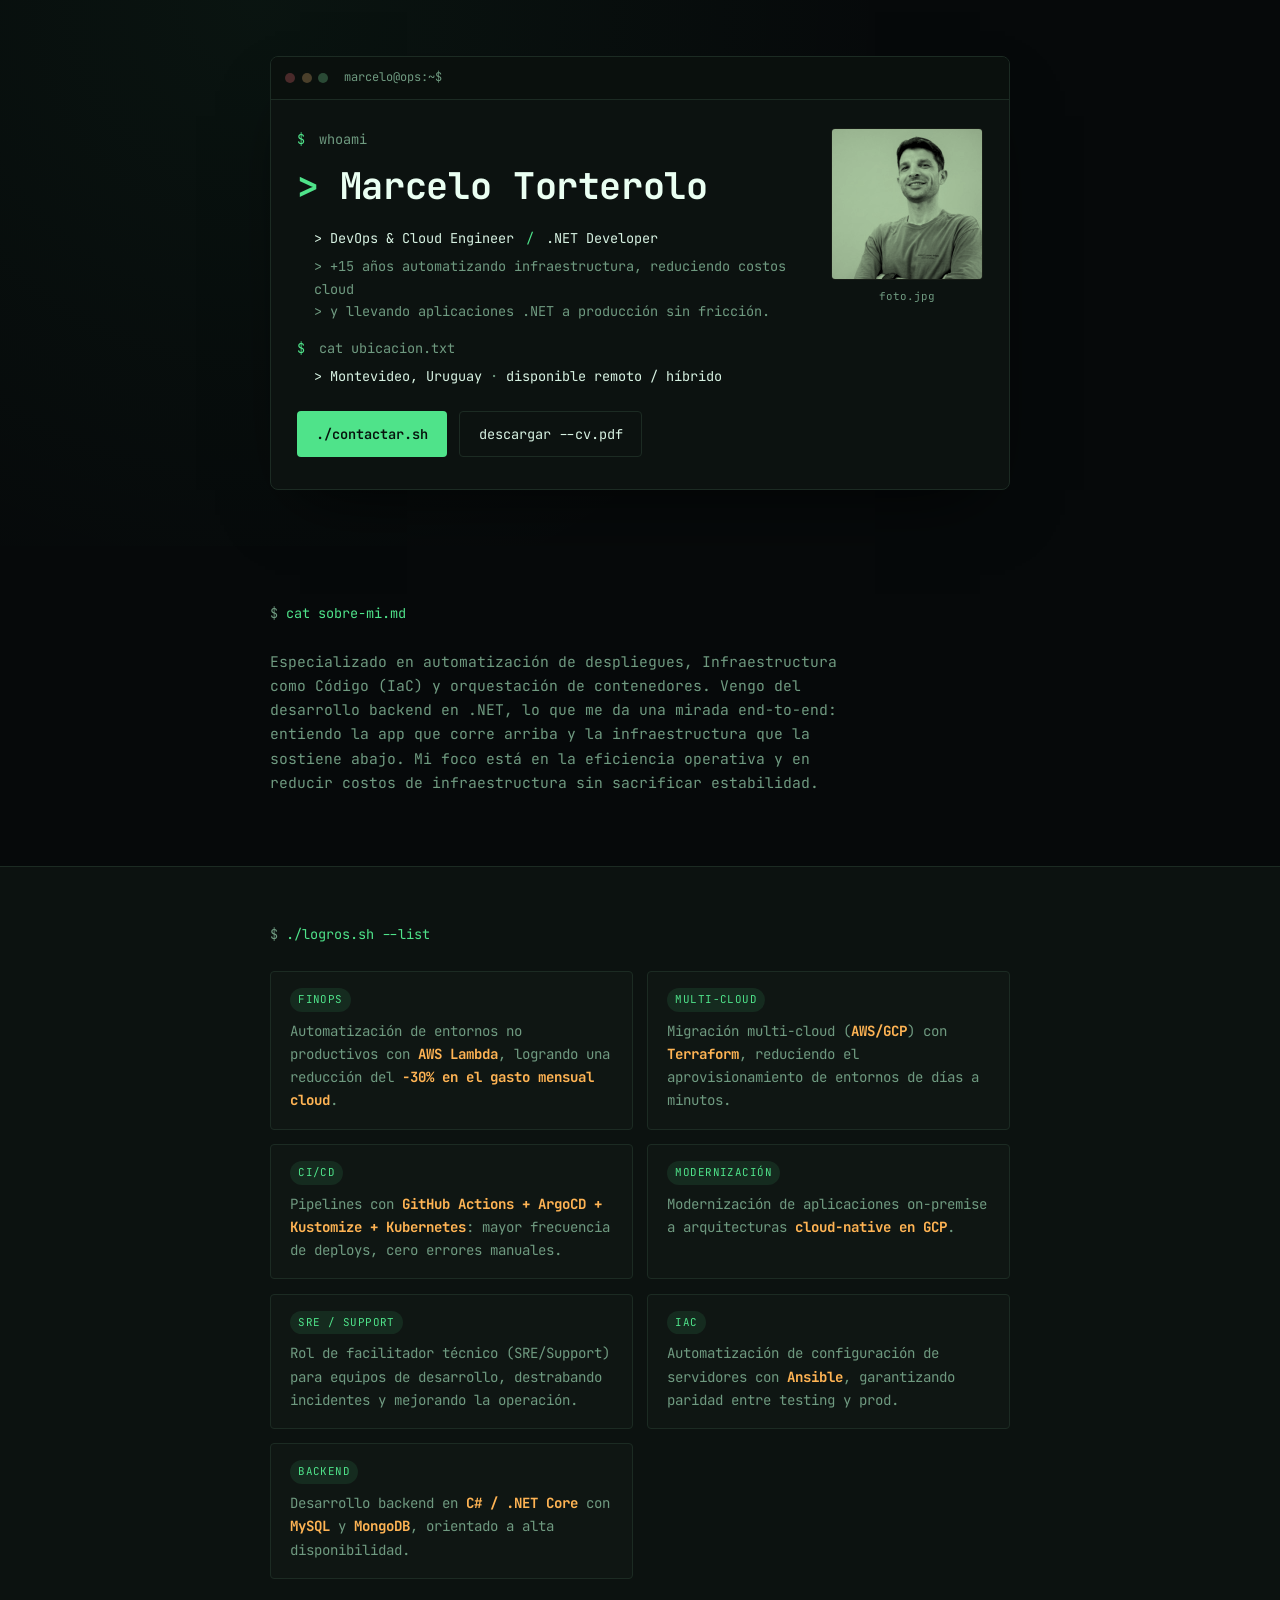
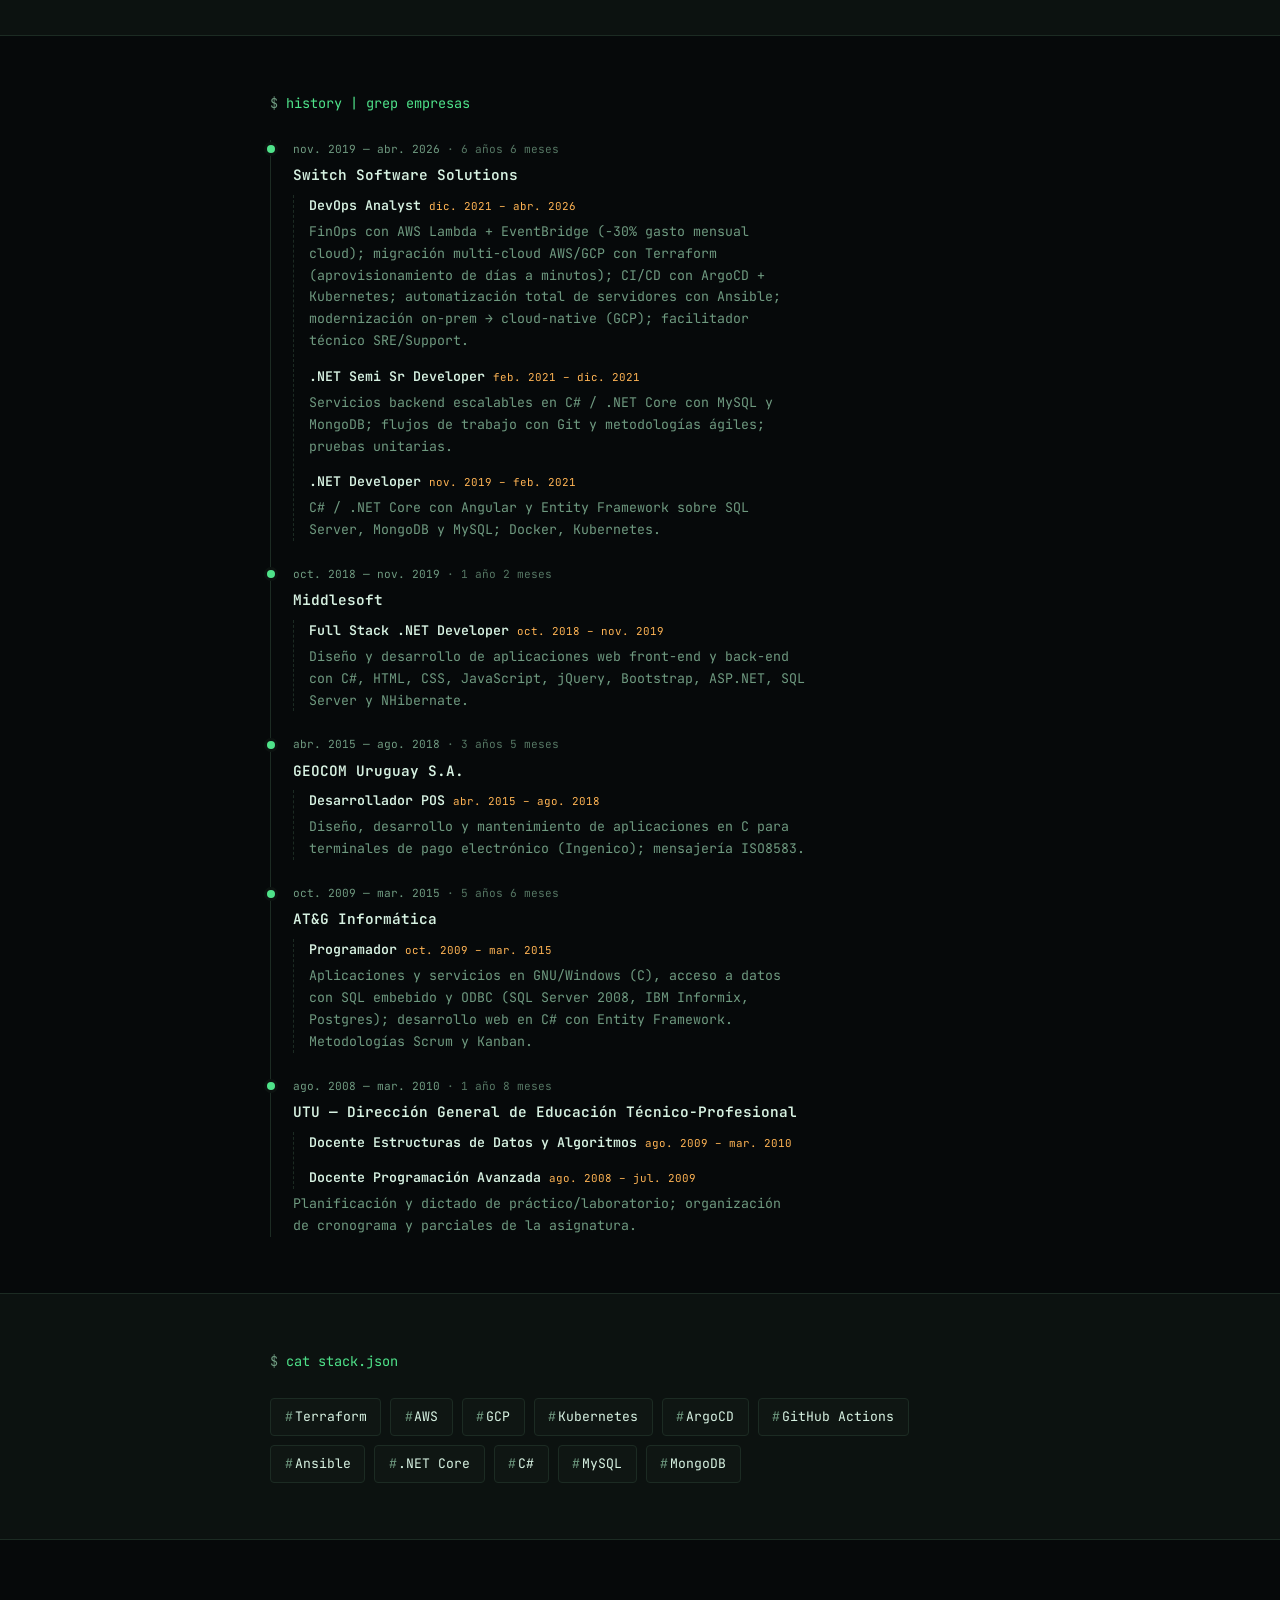
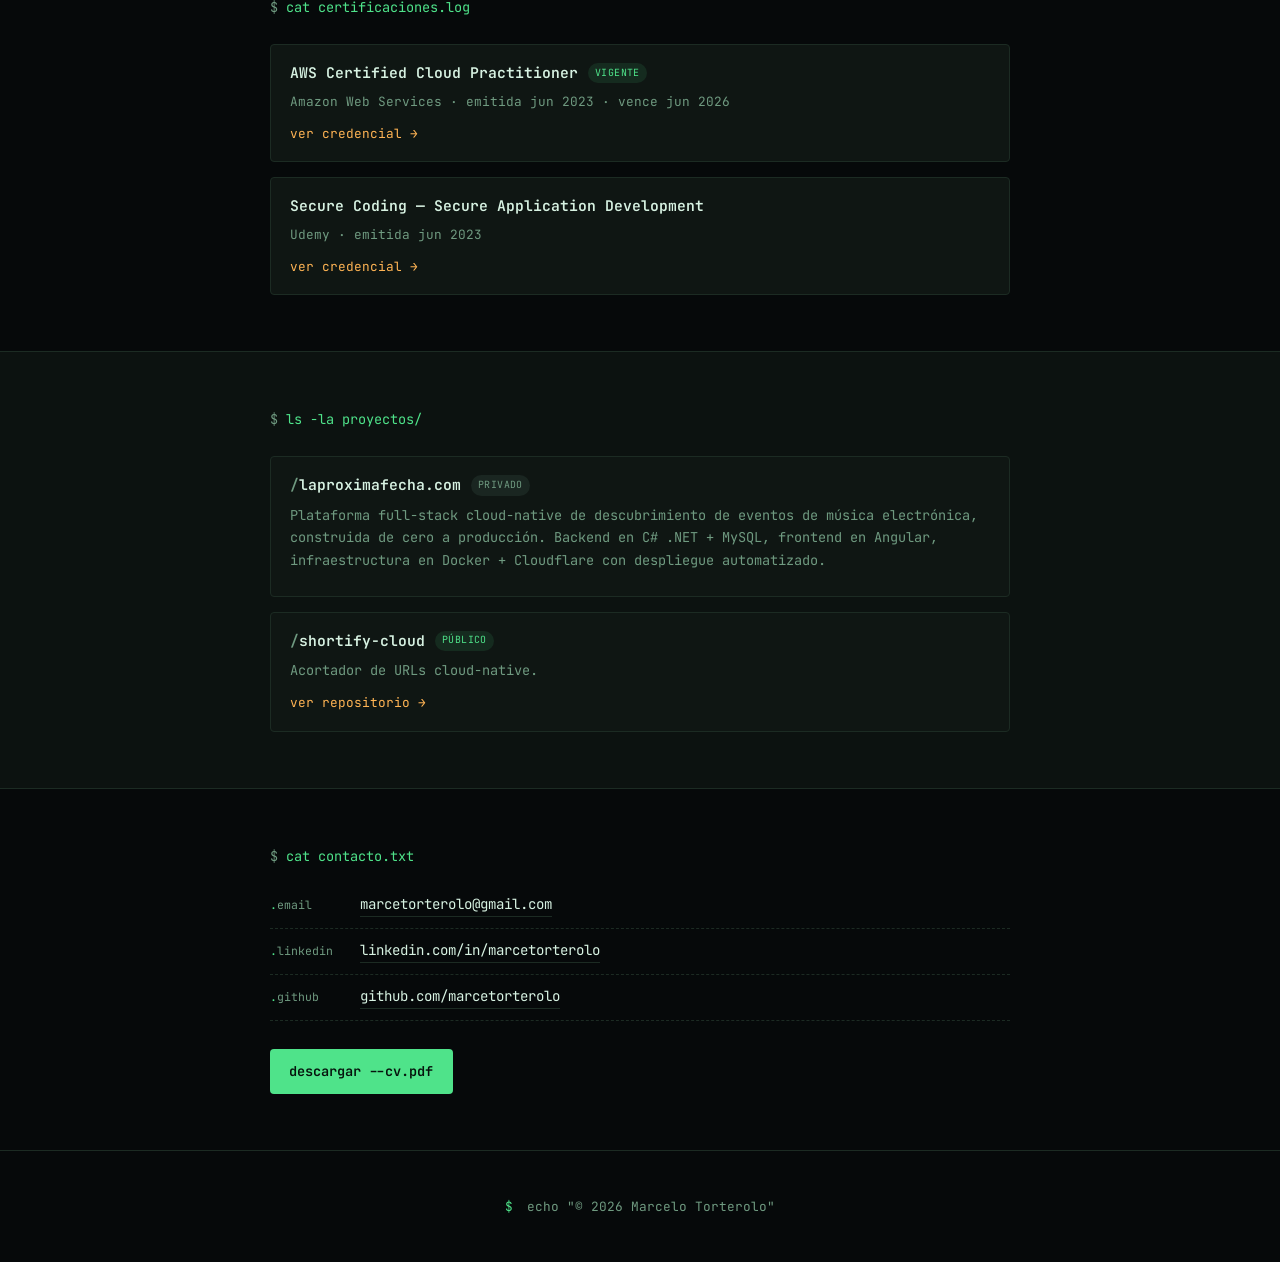
==== index.html @ 4db4e188 "landing page CV online — dirección terminal, SEO y trayectoria completa" ====
<!DOCTYPE html>
<html lang="es">
<head>
  <meta charset="UTF-8">
  <meta name="viewport" content="width=device-width, initial-scale=1.0">
  <title>Marcelo Torterolo — DevOps & Cloud Engineer / .NET Developer</title>
  <meta name="description" content="Marcelo Torterolo, DevOps & Cloud Engineer y desarrollador .NET con más de 15 años de trayectoria en automatización, IaC, Kubernetes y backend .NET Core. Montevideo, Uruguay — remoto/híbrido.">
  <meta name="author" content="Marcelo Torterolo">
  <meta name="robots" content="index, follow">
  <link rel="canonical" href="https://marcetorterolo.github.io/">

  <meta property="og:type" content="profile">
  <meta property="og:title" content="Marcelo Torterolo — DevOps & Cloud Engineer / .NET Developer">
  <meta property="og:description" content="Más de 15 años de trayectoria en Cloud/DevOps: automatización de despliegues, IaC, Kubernetes y backend .NET Core.">
  <meta property="og:url" content="https://marcetorterolo.github.io/">
  <meta property="og:image" content="https://marcetorterolo.github.io/assets/img/foto.jpg">
  <meta property="og:locale" content="es_UY">
  <meta name="twitter:card" content="summary">
  <meta name="twitter:title" content="Marcelo Torterolo — DevOps & Cloud Engineer / .NET Developer">
  <meta name="twitter:description" content="Más de 15 años de trayectoria en Cloud/DevOps: automatización de despliegues, IaC, Kubernetes y backend .NET Core.">
  <meta name="twitter:image" content="https://marcetorterolo.github.io/assets/img/foto.jpg">

  <link rel="icon" type="image/svg+xml" href="assets/img/favicon.svg">
  <link rel="stylesheet" href="https://fonts.googleapis.com/css2?family=JetBrains+Mono:ital,wght@0,400;0,500;0,600;0,700;1,400&display=swap">
  <link rel="stylesheet" href="assets/css/style.css">

  <script type="application/ld+json">
  {
    "@context": "https://schema.org",
    "@type": "Person",
    "name": "Marcelo Torterolo",
    "url": "https://marcetorterolo.github.io/",
    "image": "https://marcetorterolo.github.io/assets/img/foto.jpg",
    "jobTitle": "DevOps & Cloud Engineer / .NET Developer",
    "email": "mailto:marcetorterolo@gmail.com",
    "address": {
      "@type": "PostalAddress",
      "addressLocality": "Montevideo",
      "addressCountry": "UY"
    },
    "sameAs": [
      "https://www.linkedin.com/in/marcetorterolo",
      "https://github.com/marcetorterolo"
    ],
    "knowsAbout": ["Terraform", "AWS", "GCP", "Kubernetes", "ArgoCD", "GitHub Actions", "Ansible", ".NET Core", "C#", "MySQL", "MongoDB"]
  }
  </script>
</head>
<body>

  <header class="hero">
    <div class="container">
      <div class="termwin">
        <div class="termwin__bar">
          <span class="dot dot--r"></span><span class="dot dot--y"></span><span class="dot dot--g"></span>
          <span class="termwin__title">marcelo@ops:~$</span>
        </div>
        <div class="termwin__body hero__body">
          <div class="hero__text">
            <p class="line"><span class="prompt">$</span> whoami</p>
            <h1 class="hero__name">Marcelo Torterolo</h1>
            <p class="line line--out">&gt; DevOps &amp; Cloud Engineer <span class="sep">/</span> .NET Developer</p>
            <p class="line line--out hero__tagline">&gt; +15 años automatizando infraestructura, reduciendo costos cloud<br>&gt; y llevando aplicaciones .NET a producción sin fricción.</p>
            <p class="line"><span class="prompt">$</span> cat ubicacion.txt</p>
            <p class="line line--out">&gt; Montevideo, Uruguay <span class="dim">·</span> disponible remoto / híbrido</p>
            <div class="hero__actions">
              <a href="#contacto" class="btn btn--primary">./contactar.sh</a>
              <a href="cv-marcelo-torterolo.pdf" class="btn btn--outline" download>descargar --cv.pdf</a>
            </div>
          </div>
          <figure class="hero__photo">
            <img src="assets/img/foto.jpg" alt="Foto de Marcelo Torterolo">
            <figcaption>foto.jpg</figcaption>
          </figure>
        </div>
      </div>
    </div>
  </header>

  <main>
    <section id="sobre-mi" class="section">
      <div class="container">
        <h2 class="cmd">cat sobre-mi.md</h2>
        <p class="section__text">
          Especializado en automatización de despliegues, Infraestructura como Código (IaC) y orquestación de contenedores.
          Vengo del desarrollo backend en .NET, lo que me da una mirada end-to-end: entiendo la app que corre arriba y la
          infraestructura que la sostiene abajo. Mi foco está en la eficiencia operativa y en reducir costos de infraestructura
          sin sacrificar estabilidad.
        </p>
      </div>
    </section>

    <section id="experiencia" class="section section--alt">
      <div class="container">
        <h2 class="cmd">./logros.sh --list</h2>
        <ul class="achievements">
          <li class="achievement">
            <span class="achievement__tag">FinOps</span>
            <p>Automatización de entornos no productivos con <strong>AWS Lambda</strong>, logrando una reducción del <strong>-30% en el gasto mensual cloud</strong>.</p>
          </li>
          <li class="achievement">
            <span class="achievement__tag">Multi-cloud</span>
            <p>Migración multi-cloud (<strong>AWS/GCP</strong>) con <strong>Terraform</strong>, reduciendo el aprovisionamiento de entornos de días a minutos.</p>
          </li>
          <li class="achievement">
            <span class="achievement__tag">CI/CD</span>
            <p>Pipelines con <strong>GitHub Actions + ArgoCD + Kustomize + Kubernetes</strong>: mayor frecuencia de deploys, cero errores manuales.</p>
          </li>
          <li class="achievement">
            <span class="achievement__tag">Modernización</span>
            <p>Modernización de aplicaciones on-premise a arquitecturas <strong>cloud-native en GCP</strong>.</p>
          </li>
          <li class="achievement">
            <span class="achievement__tag">SRE / Support</span>
            <p>Rol de facilitador técnico (SRE/Support) para equipos de desarrollo, destrabando incidentes y mejorando la operación.</p>
          </li>
          <li class="achievement">
            <span class="achievement__tag">IaC</span>
            <p>Automatización de configuración de servidores con <strong>Ansible</strong>, garantizando paridad entre testing y prod.</p>
          </li>
          <li class="achievement">
            <span class="achievement__tag">Backend</span>
            <p>Desarrollo backend en <strong>C# / .NET Core</strong> con <strong>MySQL</strong> y <strong>MongoDB</strong>, orientado a alta disponibilidad.</p>
          </li>
        </ul>
      </div>
    </section>

    <section id="trayectoria" class="section">
      <div class="container">
        <h2 class="cmd">history | grep empresas</h2>
        <ol class="timeline">
          <li class="timeline__item">
            <div class="timeline__period">nov. 2019 — abr. 2026 <span class="timeline__total">· 6 años 6 meses</span></div>
            <div class="timeline__body">
              <p class="timeline__role">Switch Software Solutions</p>
              <ul class="subroles">
                <li class="subrole">
                  <p class="subrole__head"><span class="subrole__name">DevOps Analyst</span><span class="subrole__period">dic. 2021 – abr. 2026</span></p>
                  <p class="timeline__desc">FinOps con AWS Lambda + EventBridge (‑30% gasto mensual cloud); migración multi-cloud AWS/GCP con Terraform (aprovisionamiento de días a minutos); CI/CD con ArgoCD + Kubernetes; automatización total de servidores con Ansible; modernización on-prem → cloud-native (GCP); facilitador técnico SRE/Support.</p>
                </li>
                <li class="subrole">
                  <p class="subrole__head"><span class="subrole__name">.NET Semi Sr Developer</span><span class="subrole__period">feb. 2021 – dic. 2021</span></p>
                  <p class="timeline__desc">Servicios backend escalables en C# / .NET Core con MySQL y MongoDB; flujos de trabajo con Git y metodologías ágiles; pruebas unitarias.</p>
                </li>
                <li class="subrole">
                  <p class="subrole__head"><span class="subrole__name">.NET Developer</span><span class="subrole__period">nov. 2019 – feb. 2021</span></p>
                  <p class="timeline__desc">C# / .NET Core con Angular y Entity Framework sobre SQL Server, MongoDB y MySQL; Docker, Kubernetes.</p>
                </li>
              </ul>
            </div>
          </li>
          <li class="timeline__item">
            <div class="timeline__period">oct. 2018 — nov. 2019 <span class="timeline__total">· 1 año 2 meses</span></div>
            <div class="timeline__body">
              <p class="timeline__role">Middlesoft</p>
              <ul class="subroles">
                <li class="subrole">
                  <p class="subrole__head"><span class="subrole__name">Full Stack .NET Developer</span><span class="subrole__period">oct. 2018 – nov. 2019</span></p>
                  <p class="timeline__desc">Diseño y desarrollo de aplicaciones web front-end y back-end con C#, HTML, CSS, JavaScript, jQuery, Bootstrap, ASP.NET, SQL Server y NHibernate.</p>
                </li>
              </ul>
            </div>
          </li>
          <li class="timeline__item">
            <div class="timeline__period">abr. 2015 — ago. 2018 <span class="timeline__total">· 3 años 5 meses</span></div>
            <div class="timeline__body">
              <p class="timeline__role">GEOCOM Uruguay S.A.</p>
              <ul class="subroles">
                <li class="subrole">
                  <p class="subrole__head"><span class="subrole__name">Desarrollador POS</span><span class="subrole__period">abr. 2015 – ago. 2018</span></p>
                  <p class="timeline__desc">Diseño, desarrollo y mantenimiento de aplicaciones en C para terminales de pago electrónico (Ingenico); mensajería ISO8583.</p>
                </li>
              </ul>
            </div>
          </li>
          <li class="timeline__item">
            <div class="timeline__period">oct. 2009 — mar. 2015 <span class="timeline__total">· 5 años 6 meses</span></div>
            <div class="timeline__body">
              <p class="timeline__role">AT&amp;G Informática</p>
              <ul class="subroles">
                <li class="subrole">
                  <p class="subrole__head"><span class="subrole__name">Programador</span><span class="subrole__period">oct. 2009 – mar. 2015</span></p>
                  <p class="timeline__desc">Aplicaciones y servicios en GNU/Windows (C), acceso a datos con SQL embebido y ODBC (SQL Server 2008, IBM Informix, Postgres); desarrollo web en C# con Entity Framework. Metodologías Scrum y Kanban.</p>
                </li>
              </ul>
            </div>
          </li>
          <li class="timeline__item">
            <div class="timeline__period">ago. 2008 — mar. 2010 <span class="timeline__total">· 1 año 8 meses</span></div>
            <div class="timeline__body">
              <p class="timeline__role">UTU — Dirección General de Educación Técnico-Profesional</p>
              <ul class="subroles">
                <li class="subrole">
                  <p class="subrole__head"><span class="subrole__name">Docente Estructuras de Datos y Algoritmos</span><span class="subrole__period">ago. 2009 – mar. 2010</span></p>
                </li>
                <li class="subrole">
                  <p class="subrole__head"><span class="subrole__name">Docente Programación Avanzada</span><span class="subrole__period">ago. 2008 – jul. 2009</span></p>
                </li>
              </ul>
              <p class="timeline__desc">Planificación y dictado de práctico/laboratorio; organización de cronograma y parciales de la asignatura.</p>
            </div>
          </li>
        </ol>
      </div>
    </section>

    <section id="stack" class="section section--alt">
      <div class="container">
        <h2 class="cmd">cat stack.json</h2>
        <ul class="tags">
          <li class="tag">Terraform</li>
          <li class="tag">AWS</li>
          <li class="tag">GCP</li>
          <li class="tag">Kubernetes</li>
          <li class="tag">ArgoCD</li>
          <li class="tag">GitHub Actions</li>
          <li class="tag">Ansible</li>
          <li class="tag">.NET Core</li>
          <li class="tag">C#</li>
          <li class="tag">MySQL</li>
          <li class="tag">MongoDB</li>
        </ul>
      </div>
    </section>

    <section id="certificaciones" class="section">
      <div class="container">
        <h2 class="cmd">cat certificaciones.log</h2>
        <ul class="certs">
          <li class="cert">
            <div class="cert__head">
              <span class="cert__name">AWS Certified Cloud Practitioner</span>
              <span class="cert__badge">vigente</span>
            </div>
            <p class="cert__meta">Amazon Web Services · emitida jun 2023 · vence jun 2026</p>
            <a href="https://www.credly.com/badges/dad21189-9530-4a32-a208-309528330fe3" target="_blank" rel="noopener noreferrer">ver credencial →</a>
          </li>
          <li class="cert">
            <div class="cert__head">
              <span class="cert__name">Secure Coding — Secure Application Development</span>
            </div>
            <p class="cert__meta">Udemy · emitida jun 2023</p>
            <a href="https://www.udemy.com/certificate/UC-da683697-0d96-4401-a896-f2848eb38d50/" target="_blank" rel="noopener noreferrer">ver credencial →</a>
          </li>
        </ul>
      </div>
    </section>

    <section id="proyectos" class="section section--alt">
      <div class="container">
        <h2 class="cmd">ls -la proyectos/</h2>
        <ul class="projects">
          <li class="project">
            <div class="project__head">
              <span class="project__name">laproximafecha.com</span>
              <span class="project__badge project__badge--private">privado</span>
            </div>
            <p class="project__desc">Plataforma full-stack cloud-native de descubrimiento de eventos de música electrónica, construida de cero a producción. Backend en C# .NET + MySQL, frontend en Angular, infraestructura en Docker + Cloudflare con despliegue automatizado.</p>
          </li>
          <li class="project">
            <div class="project__head">
              <span class="project__name">shortify-cloud</span>
              <span class="project__badge project__badge--public">público</span>
            </div>
            <p class="project__desc">Acortador de URLs cloud-native.</p>
            <a href="https://github.com/marcetorterolo/shortify-cloud" target="_blank" rel="noopener noreferrer">ver repositorio →</a>
          </li>
        </ul>
      </div>
    </section>

    <section id="contacto" class="section">
      <div class="container">
        <h2 class="cmd">cat contacto.txt</h2>
        <ul class="contact-list">
          <li>
            <span class="contact-list__label">email</span>
            <a href="mailto:marcetorterolo@gmail.com">marcetorterolo@gmail.com</a>
          </li>
          <li>
            <span class="contact-list__label">linkedin</span>
            <a href="https://www.linkedin.com/in/marcetorterolo" target="_blank" rel="noopener noreferrer">linkedin.com/in/marcetorterolo</a>
          </li>
          <li>
            <span class="contact-list__label">github</span>
            <a href="https://github.com/marcetorterolo" target="_blank" rel="noopener noreferrer">github.com/marcetorterolo</a>
          </li>
        </ul>
        <a href="cv-marcelo-torterolo.pdf" class="btn btn--primary" download>descargar --cv.pdf</a>
      </div>
    </section>
  </main>

  <footer class="footer">
    <div class="container">
      <p><span class="prompt">$</span> echo "&copy; <span id="year"></span> Marcelo Torterolo"</p>
    </div>
  </footer>

  <script src="assets/js/main.js"></script>
</body>
</html>
---- assets/css/style.css ----
/* =========================================
   Marcelo Torterolo — CV online
   Dirección: Terminal / shell session
   Dark-only por diseño (estética de consola real)
   ========================================= */

:root {
  --bg: #06090a;
  --bg-raised: #0c1210;
  --surface: #0f1613;
  --line: #1c2b23;
  --text: #d7f2e2;
  --text-dim: #6f9a80;
  --accent: #4fe38a;
  --accent-2: #ffb454;
  --accent-soft: rgba(79, 227, 138, 0.1);
  --danger: #ff6b6b;
  --font-mono: 'JetBrains Mono', 'SFMono-Regular', ui-monospace, Menlo, Consolas, monospace;
  --radius: 4px;
  --container-w: 780px;
}

* {
  box-sizing: border-box;
}

html {
  scroll-behavior: smooth;
}

body {
  margin: 0;
  background: var(--bg);
  color: var(--text);
  font-family: var(--font-mono);
  font-size: 15px;
  line-height: 1.65;
  -webkit-font-smoothing: antialiased;
}

.container {
  width: 100%;
  max-width: var(--container-w);
  margin: 0 auto;
  padding: 0 1.25rem;
}

::selection {
  background: var(--accent);
  color: #06120c;
}

/* ---------- Terminal window chrome ---------- */

.termwin {
  border: 1px solid var(--line);
  border-radius: 8px;
  background: var(--bg-raised);
  overflow: hidden;
  box-shadow: 0 30px 70px -30px rgba(0, 0, 0, 0.8);
}

.termwin__bar {
  display: flex;
  align-items: center;
  gap: 0.4rem;
  padding: 0.7rem 0.9rem;
  background: #0a100d;
  border-bottom: 1px solid var(--line);
}

.dot {
  width: 10px;
  height: 10px;
  border-radius: 50%;
  background: #2a3a30;
}

.dot--r { background: #4a2a2a; }
.dot--y { background: #4a3f2a; }
.dot--g { background: #2a4a35; }

.termwin__title {
  margin-left: 0.6rem;
  font-size: 0.75rem;
  color: var(--text-dim);
}

.termwin__body {
  padding: 1.75rem 1.6rem 2rem;
}

/* ---------- Hero ---------- */

.hero {
  padding: 3.5rem 0;
  background:
    radial-gradient(circle at 20% 0%, rgba(79, 227, 138, 0.05), transparent 55%),
    var(--bg);
}

.hero__body {
  display: flex;
  align-items: flex-start;
  justify-content: space-between;
  gap: 2rem;
  flex-wrap: wrap;
}

.hero__text {
  flex: 1 1 340px;
  min-width: 0;
}

.line {
  margin: 0 0 0.35rem;
  color: var(--text-dim);
  font-size: 0.85rem;
}

.line--out {
  color: var(--text);
  padding-left: 1.1rem;
}

.prompt {
  color: var(--accent);
  margin-right: 0.4rem;
}

.hero__name {
  font-size: clamp(1.7rem, 5vw, 2.3rem);
  font-weight: 700;
  color: #eafff2;
  margin: 0.2rem 0 0.65rem;
  letter-spacing: -0.01em;
  text-wrap: balance;
}

.hero__name::before {
  content: '> ';
  color: var(--accent);
}

.sep {
  color: var(--accent);
  margin: 0 0.3em;
}

.hero__tagline {
  color: var(--text-dim);
  margin-bottom: 0.9rem;
}

.dim {
  color: var(--text-dim);
}

.hero__actions {
  display: flex;
  flex-wrap: wrap;
  gap: 0.75rem;
  margin-top: 1.5rem;
}

.hero__photo {
  flex: 0 0 auto;
  margin: 0;
  text-align: center;
}

.hero__photo img {
  width: 152px;
  height: 152px;
  object-fit: cover;
  border-radius: var(--radius);
  border: 1px solid var(--line);
  filter: grayscale(1) contrast(1.15) brightness(0.95) sepia(0.3) hue-rotate(60deg) saturate(2.2);
  display: block;
}

.hero__photo figcaption {
  margin-top: 0.5rem;
  font-size: 0.68rem;
  color: var(--text-dim);
}

/* ---------- Buttons ---------- */

.btn {
  display: inline-flex;
  align-items: center;
  gap: 0.5rem;
  padding: 0.65rem 1.15rem;
  border-radius: var(--radius);
  font-family: var(--font-mono);
  font-size: 0.85rem;
  text-decoration: none;
  border: 1px solid transparent;
  transition: transform 0.15s ease, background 0.15s ease, border-color 0.15s ease, color 0.15s ease;
}

.btn:hover {
  transform: translateY(-2px);
}

.btn--primary {
  background: var(--accent);
  color: #06130d;
  font-weight: 600;
}

.btn--primary:hover {
  background: #7cf0ac;
}

.btn--outline {
  background: transparent;
  color: var(--text);
  border-color: var(--line);
}

.btn--outline:hover {
  border-color: var(--accent);
  color: var(--accent);
}

/* ---------- Sections ---------- */

.section {
  padding: 3.5rem 0;
  border-bottom: 1px solid var(--line);
}

.section--alt {
  background: var(--bg-raised);
}

.cmd {
  font-size: 0.85rem;
  font-weight: 400;
  color: var(--accent);
  margin: 0 0 1.6rem;
}

.cmd::before {
  content: '$ ';
  color: var(--text-dim);
}

.section__text {
  color: var(--text-dim);
  max-width: 66ch;
  font-size: 0.92rem;
}

.section__text strong,
.achievement strong {
  color: var(--text);
}

/* ---------- Achievements ---------- */

.achievements {
  list-style: none;
  margin: 0;
  padding: 0;
  display: grid;
  gap: 0.9rem;
}

.achievement {
  background: var(--surface);
  border: 1px solid var(--line);
  border-radius: var(--radius);
  padding: 1rem 1.2rem;
  display: flex;
  flex-direction: column;
  gap: 0.5rem;
}

.achievement__tag {
  align-self: flex-start;
  font-size: 0.68rem;
  color: var(--accent);
  background: var(--accent-soft);
  padding: 0.18rem 0.5rem;
  border-radius: 999px;
  letter-spacing: 0.04em;
  text-transform: uppercase;
}

.achievement p {
  margin: 0;
  color: var(--text-dim);
  font-size: 0.88rem;
}

.achievement strong {
  color: var(--accent-2);
}

/* ---------- Trayectoria ---------- */

.timeline {
  list-style: none;
  margin: 0;
  padding: 0;
  display: grid;
  gap: 0;
  border-left: 1px solid var(--line);
}

.timeline__item {
  position: relative;
  padding: 0 0 1.5rem 1.4rem;
}

.timeline__item:last-child {
  padding-bottom: 0;
}

.timeline__item::before {
  content: '';
  position: absolute;
  left: -4.5px;
  top: 0.35rem;
  width: 8px;
  height: 8px;
  border-radius: 50%;
  background: var(--accent);
  box-shadow: 0 0 0 3px var(--bg-raised);
}

.timeline__period {
  font-size: 0.7rem;
  color: var(--text-dim);
  margin-bottom: 0.3rem;
}

.timeline__total {
  color: var(--text-dim);
  opacity: 0.75;
}

.timeline__role {
  margin: 0 0 0.3rem;
  color: var(--text);
  font-size: 0.9rem;
  font-weight: 600;
}

.timeline__desc {
  margin: 0.25rem 0 0;
  color: var(--text-dim);
  font-size: 0.83rem;
  max-width: 62ch;
}

.subroles {
  list-style: none;
  margin: 0.5rem 0 0;
  padding: 0 0 0 0.9rem;
  border-left: 1px dashed var(--line);
  display: grid;
  gap: 0.85rem;
}

.subrole__head {
  margin: 0;
  display: flex;
  flex-wrap: wrap;
  align-items: baseline;
  gap: 0.5rem;
}

.subrole__name {
  color: var(--text);
  font-size: 0.83rem;
  font-weight: 600;
}

.subrole__period {
  color: var(--accent-2);
  font-size: 0.68rem;
}

.subrole .timeline__desc {
  margin-top: 0.25rem;
}

/* ---------- Tags / stack ---------- */

.tags {
  list-style: none;
  margin: 0;
  padding: 0;
  display: flex;
  flex-wrap: wrap;
  gap: 0.55rem;
}

.tag {
  font-size: 0.82rem;
  color: var(--text);
  background: var(--surface);
  border: 1px solid var(--line);
  border-radius: var(--radius);
  padding: 0.45rem 0.85rem;
  transition: border-color 0.15s ease, color 0.15s ease;
}

.tag::before {
  content: '#';
  color: var(--text-dim);
  margin-right: 0.15em;
}

.tag:hover {
  border-color: var(--accent);
  color: var(--accent);
}

/* ---------- Certificaciones ---------- */

.certs {
  list-style: none;
  margin: 0;
  padding: 0;
  display: grid;
  gap: 0.9rem;
}

.cert {
  background: var(--surface);
  border: 1px solid var(--line);
  border-radius: var(--radius);
  padding: 1rem 1.2rem;
}

.cert__head {
  display: flex;
  align-items: center;
  gap: 0.6rem;
  flex-wrap: wrap;
}

.cert__name {
  color: var(--text);
  font-size: 0.92rem;
  font-weight: 600;
}

.cert__badge {
  font-size: 0.62rem;
  text-transform: uppercase;
  letter-spacing: 0.04em;
  color: var(--accent);
  background: var(--accent-soft);
  padding: 0.12rem 0.45rem;
  border-radius: 999px;
}

.cert__meta {
  margin: 0.35rem 0 0.55rem;
  font-size: 0.8rem;
  color: var(--text-dim);
}

.cert a {
  font-size: 0.8rem;
  color: var(--accent-2);
  text-decoration: none;
}

.cert a:hover {
  text-decoration: underline;
}

/* ---------- Proyectos ---------- */

.projects {
  list-style: none;
  margin: 0;
  padding: 0;
  display: grid;
  gap: 0.9rem;
}

.project {
  background: var(--surface);
  border: 1px solid var(--line);
  border-radius: var(--radius);
  padding: 1rem 1.2rem;
}

.project__head {
  display: flex;
  align-items: center;
  gap: 0.6rem;
  flex-wrap: wrap;
}

.project__name {
  color: var(--text);
  font-size: 0.92rem;
  font-weight: 600;
}

.project__name::before {
  content: '/';
  color: var(--text-dim);
}

.project__badge {
  font-size: 0.62rem;
  text-transform: uppercase;
  letter-spacing: 0.04em;
  padding: 0.12rem 0.45rem;
  border-radius: 999px;
}

.project__badge--public {
  color: var(--accent);
  background: var(--accent-soft);
}

.project__badge--private {
  color: var(--text-dim);
  background: rgba(111, 154, 128, 0.12);
}

.project__desc {
  margin: 0.4rem 0 0.55rem;
  font-size: 0.85rem;
  color: var(--text-dim);
}

.project a {
  font-size: 0.8rem;
  color: var(--accent-2);
  text-decoration: none;
}

.project a:hover {
  text-decoration: underline;
}

/* ---------- Contact ---------- */

.contact-list {
  list-style: none;
  margin: 0 0 1.75rem;
  padding: 0;
  display: grid;
  gap: 0.65rem;
}

.contact-list li {
  display: flex;
  gap: 0.75rem;
  align-items: baseline;
  border-bottom: 1px dashed var(--line);
  padding-bottom: 0.65rem;
  font-size: 0.88rem;
}

.contact-list__label {
  font-size: 0.72rem;
  color: var(--text-dim);
  min-width: 78px;
}

.contact-list__label::before {
  content: '.';
  color: var(--accent);
}

.contact-list a,
.contact-list__value {
  color: var(--text);
}

.contact-list a {
  text-decoration: none;
  border-bottom: 1px solid var(--line);
}

.contact-list a:hover {
  color: var(--accent);
  border-color: var(--accent);
}

/* ---------- Footer ---------- */

.footer {
  padding: 2rem 0;
  color: var(--text-dim);
  font-size: 0.8rem;
  text-align: center;
}

/* ---------- Responsive ---------- */

@media (min-width: 640px) {
  .achievements {
    grid-template-columns: repeat(2, 1fr);
  }
}

@media (max-width: 560px) {
  .hero__body {
    flex-direction: column-reverse;
  }
  .hero__photo img {
    width: 96px;
    height: 96px;
  }
}

@media (prefers-reduced-motion: reduce) {
  html {
    scroll-behavior: auto;
  }
}
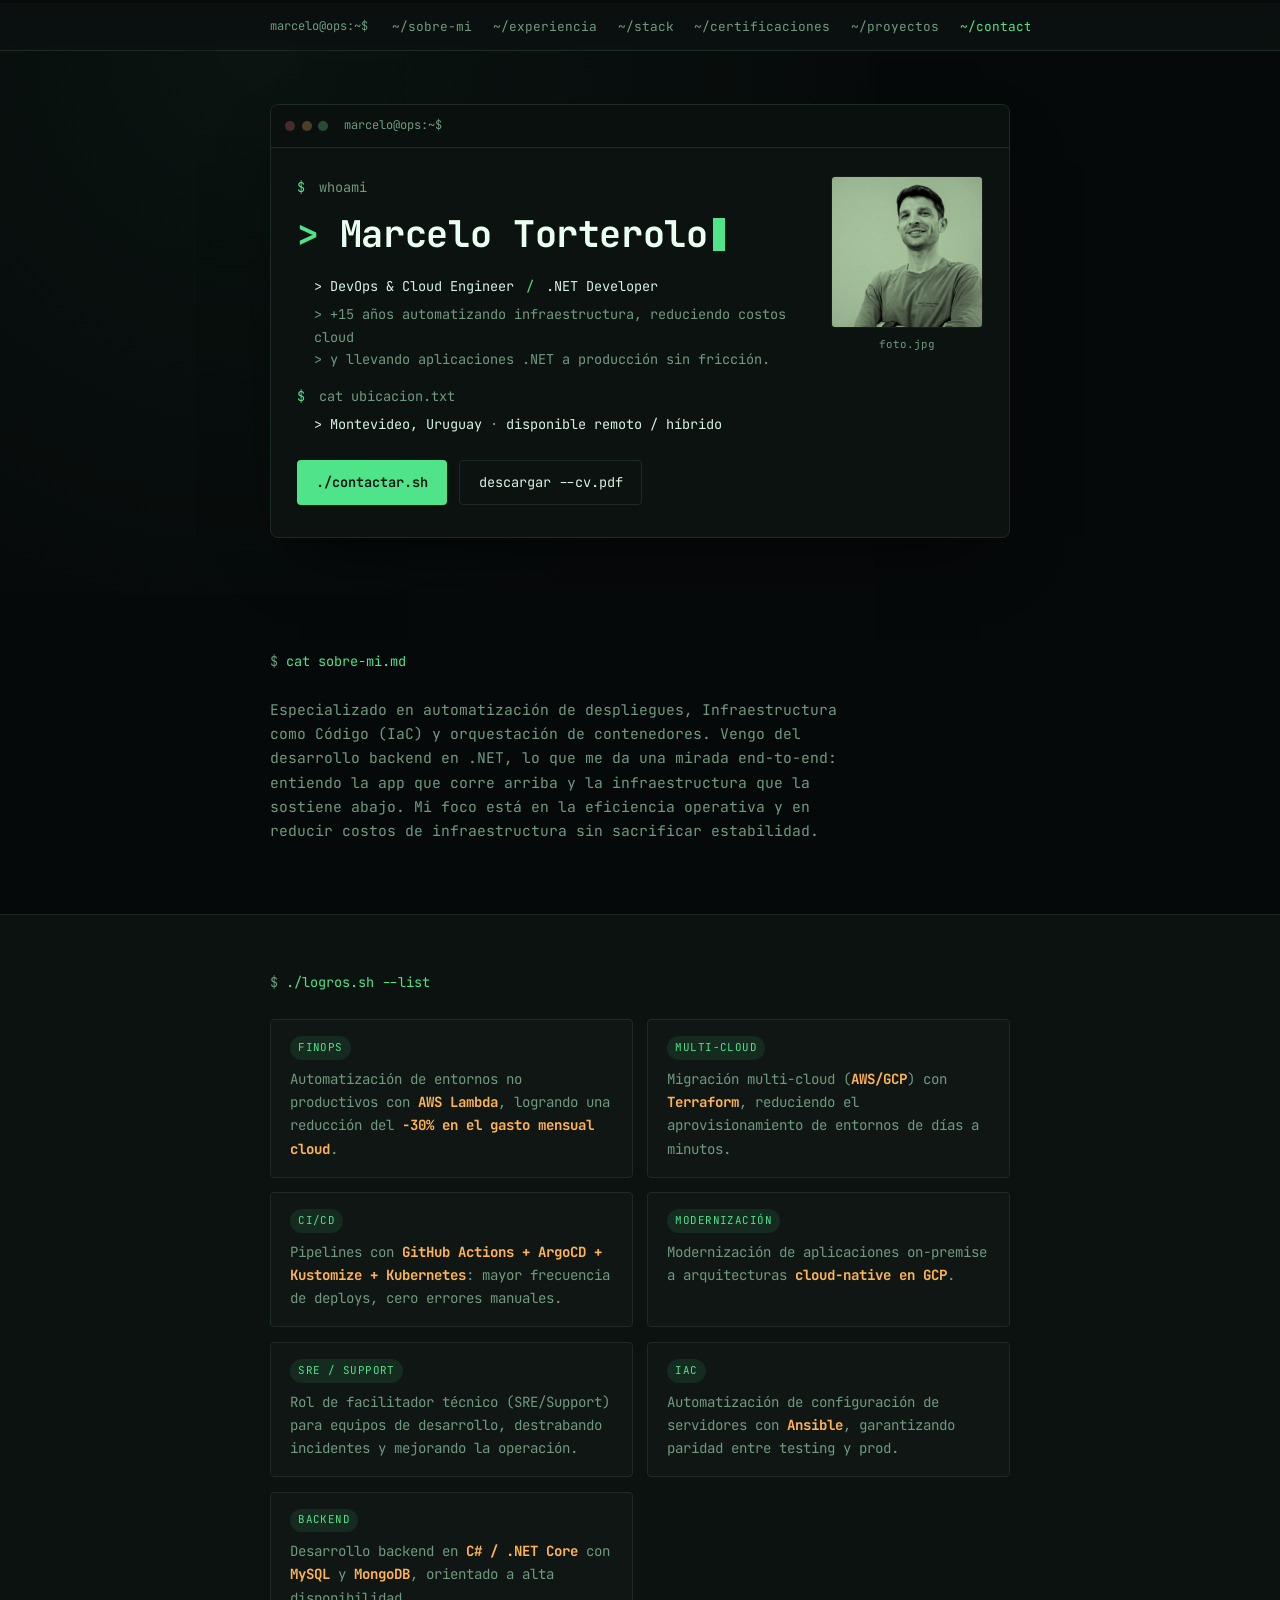
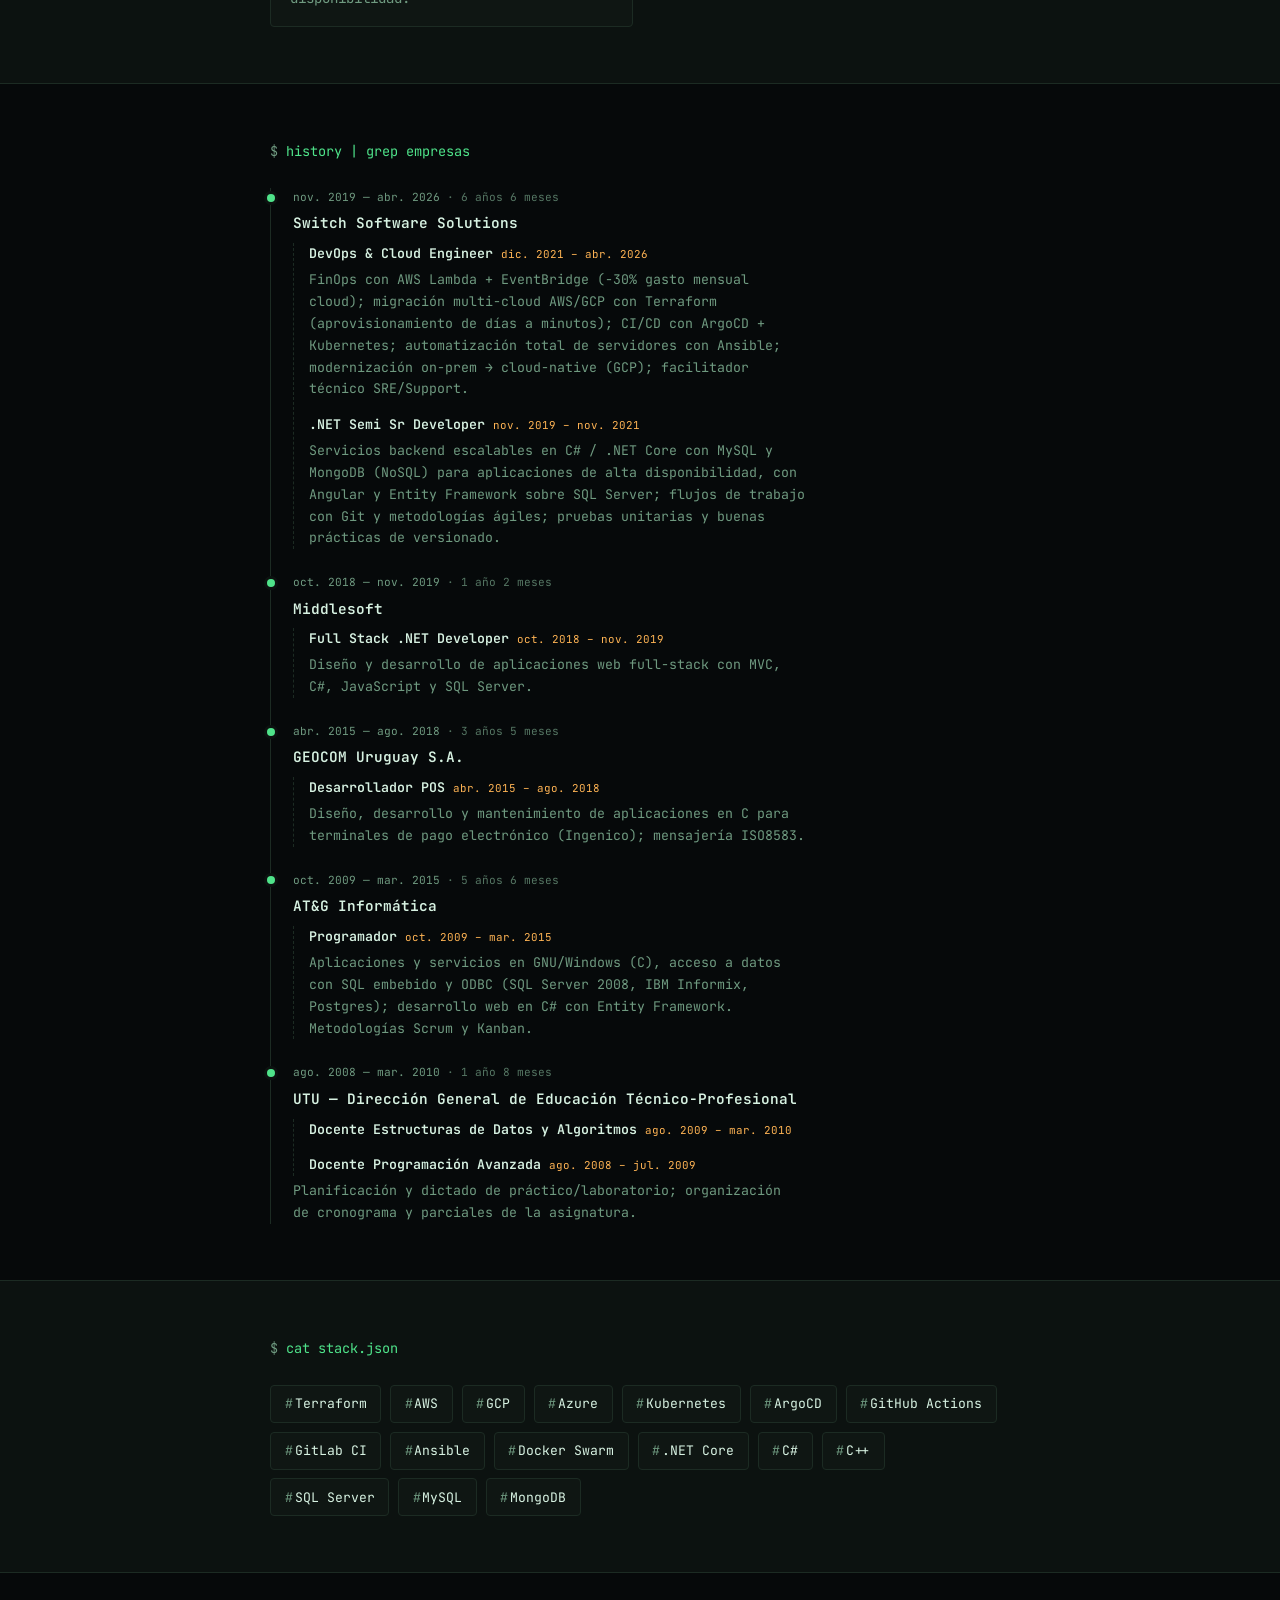
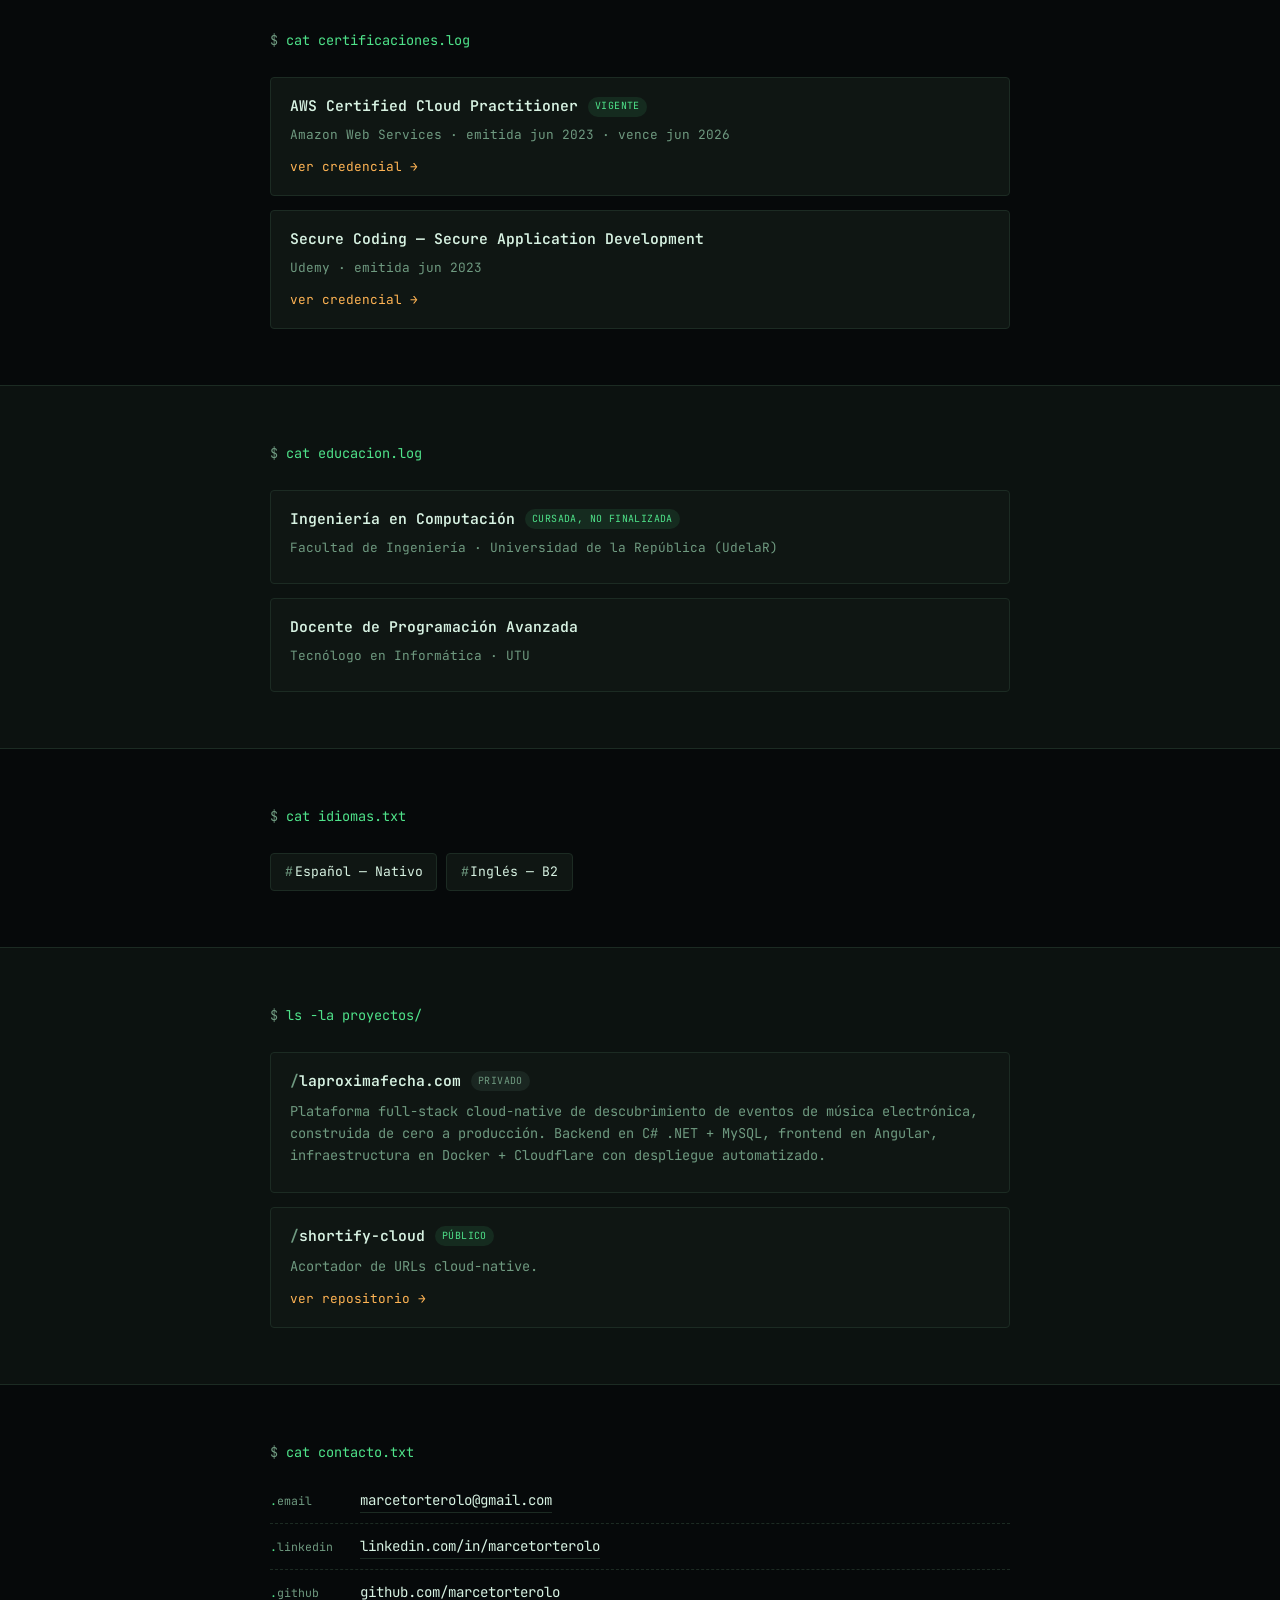
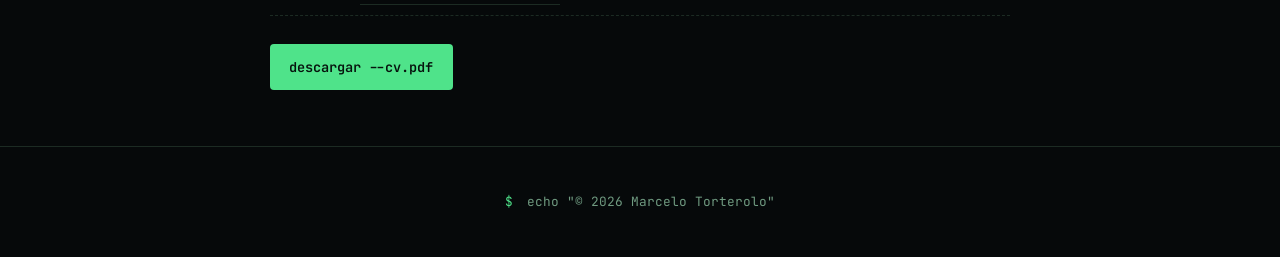
==== commit c24ff7c4: "feat: actualizar experiencia/skills del CV y sumar nav sticky + animaciones - Sincronizar sección Ex" ====
--- a/index.html
+++ b/index.html
@@ -19,6 +19,7 @@
   <meta name="twitter:title" content="Marcelo Torterolo — DevOps & Cloud Engineer / .NET Developer">
   <meta name="twitter:description" content="Más de 15 años de trayectoria en Cloud/DevOps: automatización de despliegues, IaC, Kubernetes y backend .NET Core.">
   <meta name="twitter:image" content="https://marcetorterolo.github.io/assets/img/foto.jpg">
+  <meta name="google-site-verification" content="WIqYX5avbiARxaX_bdceEm45WlPpFte-IcDjLjryVTM" />
 
   <link rel="icon" type="image/svg+xml" href="assets/img/favicon.svg">
   <link rel="stylesheet" href="https://fonts.googleapis.com/css2?family=JetBrains+Mono:ital,wght@0,400;0,500;0,600;0,700;1,400&display=swap">
@@ -48,6 +49,22 @@
 </head>
 <body>
 
+  <div class="scroll-progress" id="scrollProgress"></div>
+
+  <nav class="nav" id="siteNav" aria-label="Navegación principal">
+    <div class="container nav__inner">
+      <a href="#" class="nav__brand">marcelo@ops:~$</a>
+      <ul class="nav__links">
+        <li><a href="#sobre-mi">~/sobre-mi</a></li>
+        <li><a href="#experiencia">~/experiencia</a></li>
+        <li><a href="#stack">~/stack</a></li>
+        <li><a href="#certificaciones">~/certificaciones</a></li>
+        <li><a href="#proyectos">~/proyectos</a></li>
+        <li><a href="#contacto">~/contacto</a></li>
+      </ul>
+    </div>
+  </nav>
+
   <header class="hero">
     <div class="container">
       <div class="termwin">
@@ -136,16 +153,12 @@
               <p class="timeline__role">Switch Software Solutions</p>
               <ul class="subroles">
                 <li class="subrole">
-                  <p class="subrole__head"><span class="subrole__name">DevOps Analyst</span><span class="subrole__period">dic. 2021 – abr. 2026</span></p>
+                  <p class="subrole__head"><span class="subrole__name">DevOps & Cloud Engineer</span><span class="subrole__period">dic. 2021 – abr. 2026</span></p>
                   <p class="timeline__desc">FinOps con AWS Lambda + EventBridge (‑30% gasto mensual cloud); migración multi-cloud AWS/GCP con Terraform (aprovisionamiento de días a minutos); CI/CD con ArgoCD + Kubernetes; automatización total de servidores con Ansible; modernización on-prem → cloud-native (GCP); facilitador técnico SRE/Support.</p>
                 </li>
                 <li class="subrole">
-                  <p class="subrole__head"><span class="subrole__name">.NET Semi Sr Developer</span><span class="subrole__period">feb. 2021 – dic. 2021</span></p>
-                  <p class="timeline__desc">Servicios backend escalables en C# / .NET Core con MySQL y MongoDB; flujos de trabajo con Git y metodologías ágiles; pruebas unitarias.</p>
-                </li>
-                <li class="subrole">
-                  <p class="subrole__head"><span class="subrole__name">.NET Developer</span><span class="subrole__period">nov. 2019 – feb. 2021</span></p>
-                  <p class="timeline__desc">C# / .NET Core con Angular y Entity Framework sobre SQL Server, MongoDB y MySQL; Docker, Kubernetes.</p>
+                  <p class="subrole__head"><span class="subrole__name">.NET Semi Sr Developer</span><span class="subrole__period">nov. 2019 – nov. 2021</span></p>
+                  <p class="timeline__desc">Servicios backend escalables en C# / .NET Core con MySQL y MongoDB (NoSQL) para aplicaciones de alta disponibilidad, con Angular y Entity Framework sobre SQL Server; flujos de trabajo con Git y metodologías ágiles; pruebas unitarias y buenas prácticas de versionado.</p>
                 </li>
               </ul>
             </div>
@@ -157,7 +170,7 @@
               <ul class="subroles">
                 <li class="subrole">
                   <p class="subrole__head"><span class="subrole__name">Full Stack .NET Developer</span><span class="subrole__period">oct. 2018 – nov. 2019</span></p>
-                  <p class="timeline__desc">Diseño y desarrollo de aplicaciones web front-end y back-end con C#, HTML, CSS, JavaScript, jQuery, Bootstrap, ASP.NET, SQL Server y NHibernate.</p>
+                  <p class="timeline__desc">Diseño y desarrollo de aplicaciones web full-stack con MVC, C#, JavaScript y SQL Server.</p>
                 </li>
               </ul>
             </div>
@@ -212,12 +225,17 @@
           <li class="tag">Terraform</li>
           <li class="tag">AWS</li>
           <li class="tag">GCP</li>
+          <li class="tag">Azure</li>
           <li class="tag">Kubernetes</li>
           <li class="tag">ArgoCD</li>
           <li class="tag">GitHub Actions</li>
+          <li class="tag">GitLab CI</li>
           <li class="tag">Ansible</li>
+          <li class="tag">Docker Swarm</li>
           <li class="tag">.NET Core</li>
           <li class="tag">C#</li>
+          <li class="tag">C++</li>
+          <li class="tag">SQL Server</li>
           <li class="tag">MySQL</li>
           <li class="tag">MongoDB</li>
         </ul>
@@ -247,6 +265,37 @@
       </div>
     </section>
 
+    <section id="educacion" class="section section--alt">
+      <div class="container">
+        <h2 class="cmd">cat educacion.log</h2>
+        <ul class="certs">
+          <li class="cert">
+            <div class="cert__head">
+              <span class="cert__name">Ingeniería en Computación</span>
+              <span class="cert__badge">cursada, no finalizada</span>
+            </div>
+            <p class="cert__meta">Facultad de Ingeniería · Universidad de la República (UdelaR)</p>
+          </li>
+          <li class="cert">
+            <div class="cert__head">
+              <span class="cert__name">Docente de Programación Avanzada</span>
+            </div>
+            <p class="cert__meta">Tecnólogo en Informática · UTU</p>
+          </li>
+        </ul>
+      </div>
+    </section>
+
+    <section id="idiomas" class="section">
+      <div class="container">
+        <h2 class="cmd">cat idiomas.txt</h2>
+        <ul class="tags">
+          <li class="tag">Español — Nativo</li>
+          <li class="tag">Inglés — B2</li>
+        </ul>
+      </div>
+    </section>
+
     <section id="proyectos" class="section section--alt">
       <div class="container">
         <h2 class="cmd">ls -la proyectos/</h2>
--- a/assets/css/style.css
+++ b/assets/css/style.css
@@ -50,6 +50,68 @@
   color: #06120c;
 }
 
+/* ---------- Nav ---------- */
+
+.nav {
+  position: sticky;
+  top: 3px;
+  z-index: 900;
+  background: rgba(12, 18, 16, 0.9);
+  backdrop-filter: blur(6px);
+  border-bottom: 1px solid var(--line);
+}
+
+.nav__inner {
+  display: flex;
+  align-items: center;
+  justify-content: space-between;
+  gap: 1.5rem;
+  padding: 0.7rem 1.25rem;
+  overflow-x: auto;
+  scrollbar-width: none;
+}
+
+.nav__inner::-webkit-scrollbar {
+  display: none;
+}
+
+.nav__brand {
+  flex: 0 0 auto;
+  color: var(--text-dim);
+  font-size: 0.75rem;
+  text-decoration: none;
+  white-space: nowrap;
+}
+
+.nav__brand:hover {
+  color: var(--accent);
+}
+
+.nav__links {
+  display: flex;
+  align-items: center;
+  gap: 1.3rem;
+  margin: 0;
+  padding: 0;
+  list-style: none;
+  white-space: nowrap;
+}
+
+.nav__links a {
+  color: var(--text-dim);
+  text-decoration: none;
+  font-size: 0.8rem;
+  transition: color 0.15s ease;
+}
+
+.nav__links a:hover {
+  color: var(--text);
+}
+
+.nav__links a.is-active {
+  color: var(--accent);
+}
+
 /* ---------- Terminal window chrome ---------- */
 
 .termwin {
@@ -140,6 +202,17 @@
 .hero__name::before {
   content: '> ';
   color: var(--accent);
+}
+
+.hero__name::after {
+  content: '';
+  display: inline-block;
+  width: 0.55ch;
+  height: 0.9em;
+  margin-left: 0.15em;
+  background: var(--accent);
+  vertical-align: -0.1em;
+  animation: cursor-blink 1s steps(1) infinite;
 }
 
 .sep {
@@ -230,6 +303,7 @@
 .section {
   padding: 3.5rem 0;
   border-bottom: 1px solid var(--line);
+  scroll-margin-top: 56px;
 }
 
 .section--alt {
@@ -618,8 +692,53 @@
   }
 }
 
+/* ---------- Scroll progress bar ---------- */
+
+.scroll-progress {
+  position: fixed;
+  top: 0;
+  left: 0;
+  height: 3px;
+  width: 0%;
+  background: var(--accent);
+  z-index: 1000;
+  transition: width 0.1s linear;
+}
+
+/* ---------- Scroll reveal ---------- */
+
+@keyframes cursor-blink {
+  0%, 49% { opacity: 1; }
+  50%, 100% { opacity: 0; }
+}
+
+.reveal {
+  opacity: 0;
+  transform: translateY(16px);
+  transition: opacity 0.6s ease, transform 0.6s ease;
+}
+
+.reveal--visible {
+  opacity: 1;
+  transform: none;
+}
+
 @media (prefers-reduced-motion: reduce) {
   html {
     scroll-behavior: auto;
   }
-}
+
+  .hero__name::after {
+    animation: none;
+  }
+
+  .scroll-progress {
+    transition: none;
+  }
+
+  .reveal {
+    opacity: 1;
+    transform: none;
+    transition: none;
+  }
+}
